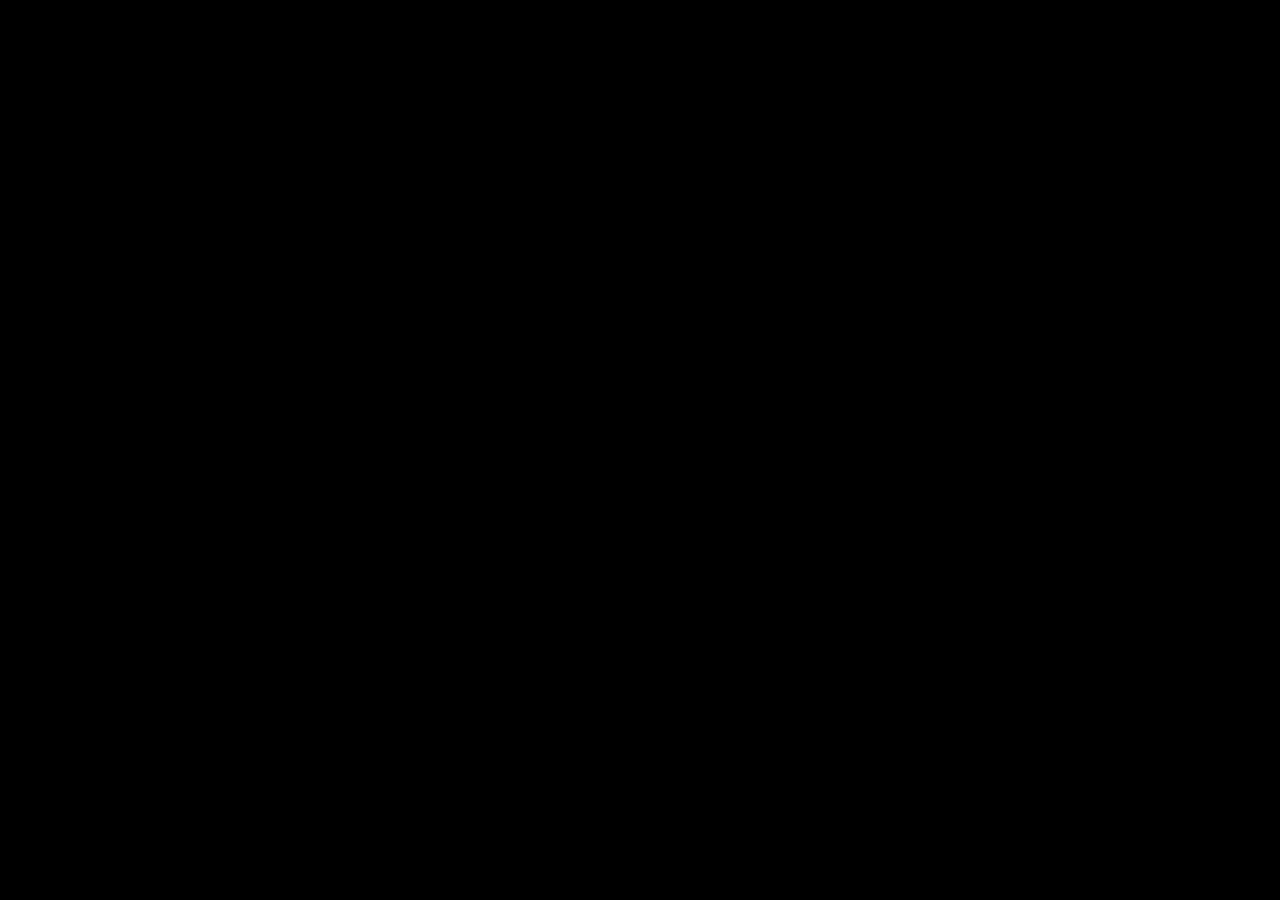
==== index.html @ ed7755f6 "Estructura base del proyecto" ====
<!DOCTYPE html>
<html lang="es">
<head>
    <title>Nova3D</title>
    <meta charset="UTF-8">
    <meta name="viewport" content="width=device-width, initial-scale=1.0">
    
    <link rel="stylesheet" href="style.css">
</head>
<body>
    
</body>
</html>
---- style.css ----
body { background-color: #000000; }
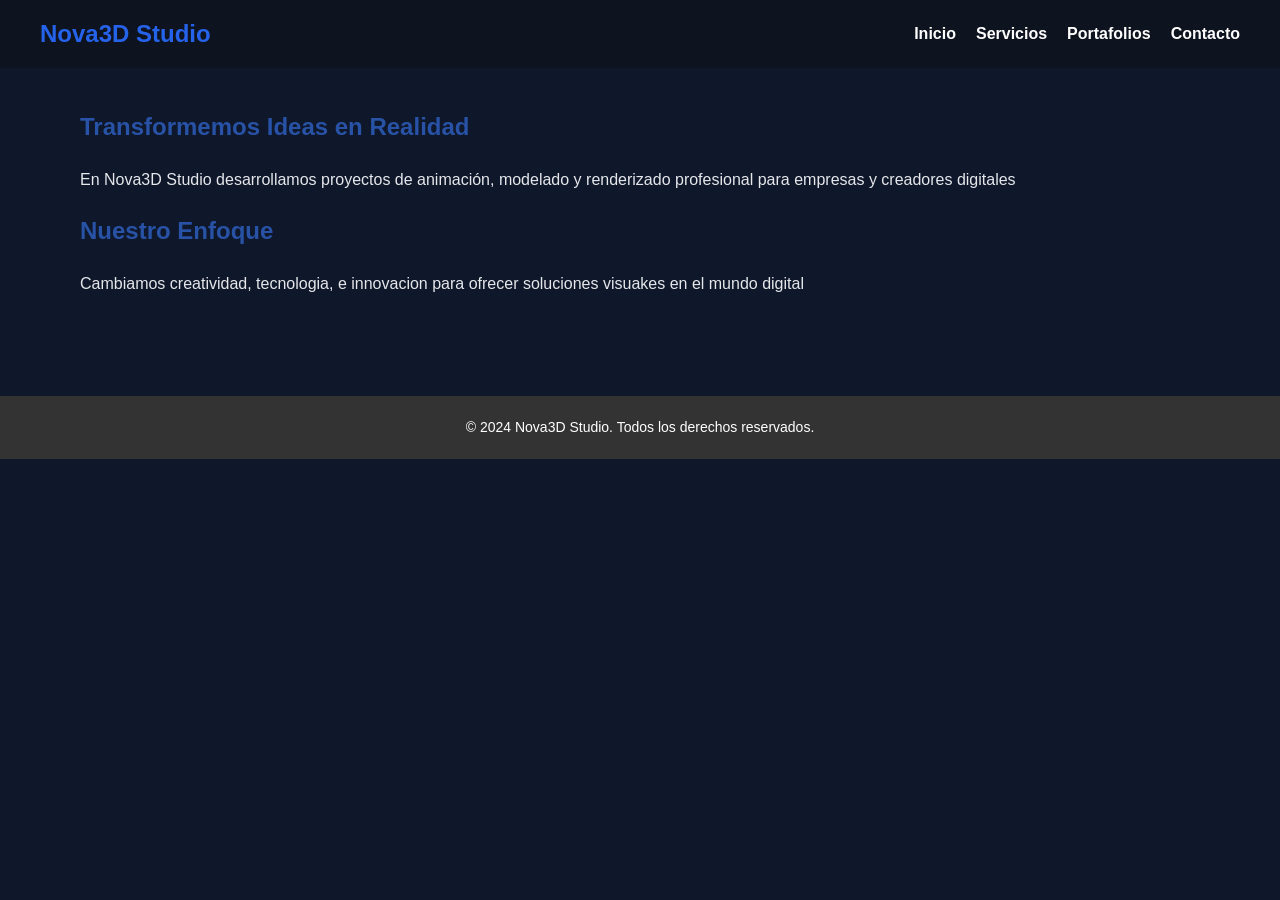
==== commit b4235d74: "estructura y estilos de navegacion" ====
--- a/index.html
+++ b/index.html
@@ -1,13 +1,42 @@
 <!DOCTYPE html>
 <html lang="es">
 <head>
+    <!--configuracion basica de la pagina-->
     <title>Nova3D</title>
     <meta charset="UTF-8">
     <meta name="viewport" content="width=device-width, initial-scale=1.0">
-    
     <link rel="stylesheet" href="style.css">
 </head>
 <body>
+    <!-- barra de navegacion-->
+    <header>
+        <nav>
+            <h1>Nova3D Studio</h1>
+            <ul>
+                <li><a href="index.html">Inicio</a></li>
+                <li><a href="servicios.html">Servicios</a></li>
+                <li><a href="portafolio.html">Portafolios</a></li>
+                <li><a href="contacto.html">Contacto</a></li>
+            </ul>
+        </nav>
+    </header>
+    <!-- seccion principal-->
+    <main>
+        <section>
+            <h2>Transformemos Ideas en Realidad</h2>
+            <p>En Nova3D Studio desarrollamos proyectos de animación, modelado y renderizado profesional para empresas y creadores digitales</p>
+        </section>
+        <section>
+            <h2>Nuestro Enfoque</h2>
+            <p>Cambiamos creatividad, tecnologia, e innovacion para ofrecer soluciones visuakes en el mundo digital</p>
+        </section>
+    </main>
+
+    <!-- Pie de pagina-->
+    <footer>
+        <p>&copy; 2024 Nova3D Studio. Todos los derechos reservados.</p>
+    </footer>
     
+
 </body>
 </html>
--- a/style.css
+++ b/style.css
@@ -1 +1,71 @@
-body { background-color: #000000; }+/* reset basic */
+* {
+    margin: 0;
+    padding: 0;
+    box-sizing: border-box;
+}
+/* estilo general*/
+body {
+    font-family: Arial, sans-serif;
+    background-color: #0f172a;
+    color: #e5e7eb;
+    line-height: 1.6;
+}
+
+/* estilos para el header y navegación */
+header {
+    background-color: #0e1320;
+    color: #fff;
+    padding: 15px 40px;
+}
+nav {
+    display: flex;
+    justify-content: space-between;
+    align-items: center;
+}
+nav ul {
+    list-style: none;
+    display: flex;
+    gap: 20px;
+}
+
+nav h1 {
+    color: #2563eb;
+}
+
+
+nav a {
+    color: #fff;
+    text-decoration: none;
+    font-weight: bold;
+    transition: 0.3s;
+}
+nav a:hover {
+    color: #4a82f9;
+}
+
+/* estilos para el main */
+main {
+    padding: 40px;
+    max-width: 1200px;
+    margin: 0 auto;
+}
+main h2 {
+    color: #2852a6;
+    margin-bottom: 20px;
+}
+main p {
+    margin-bottom: 20px;
+}
+
+/* estilos para el footer */
+footer {
+    background-color: #333;
+    color: #fff;
+    text-align: center;
+    padding: 20px;
+    margin-top: 40px;
+    font-size: 14px;
+}
+
+
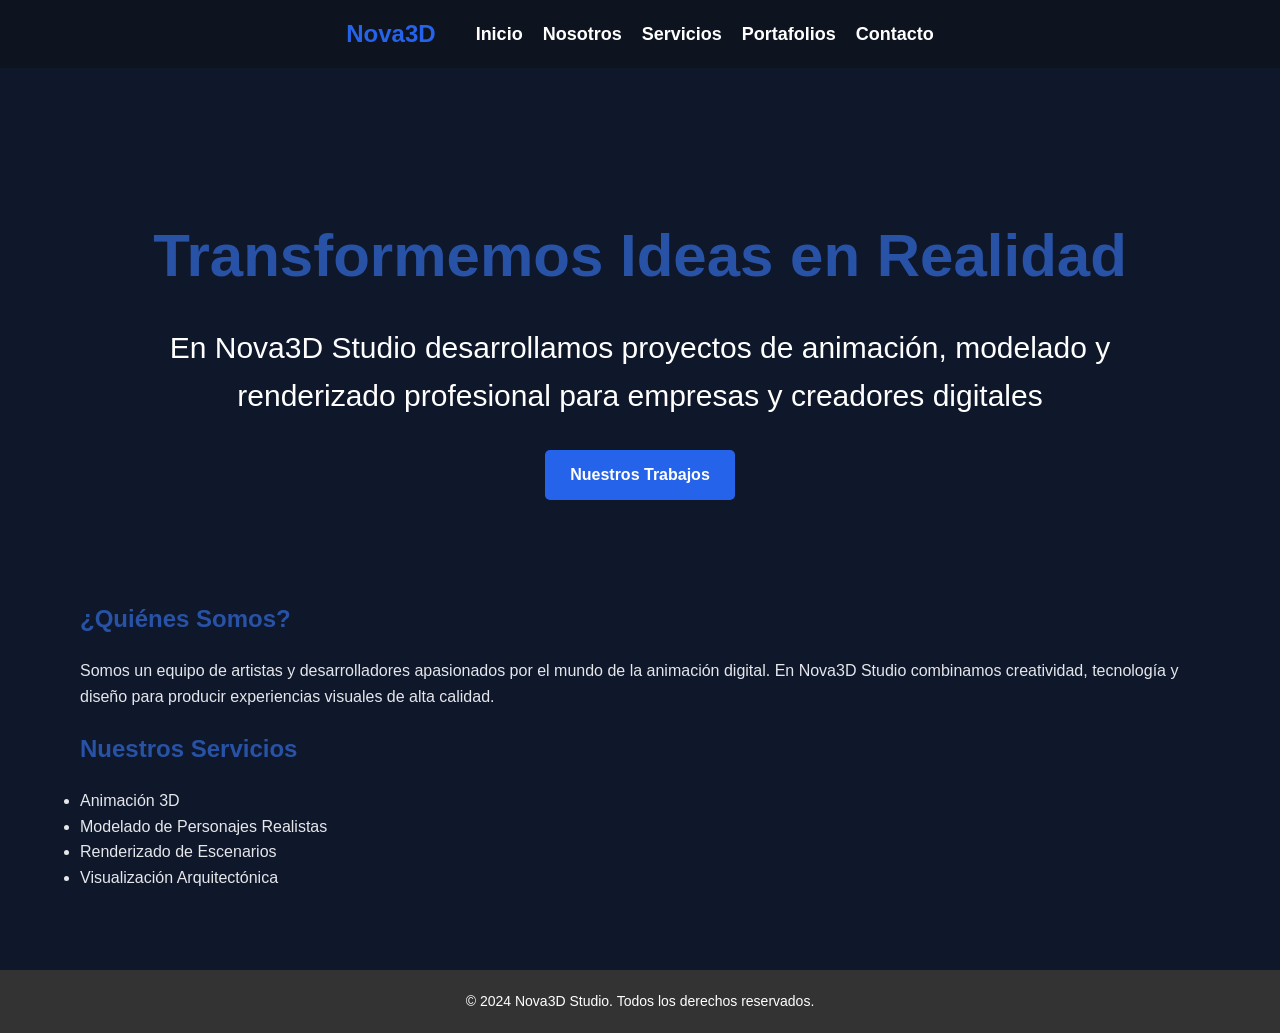
==== commit 717bcb15: "mejora estructura y estilos" ====
--- a/index.html
+++ b/index.html
@@ -1,42 +1,63 @@
 <!DOCTYPE html>
 <html lang="es">
 <head>
-    <!--configuracion basica de la pagina-->
-    <title>Nova3D</title>
-    <meta charset="UTF-8">
-    <meta name="viewport" content="width=device-width, initial-scale=1.0">
-    <link rel="stylesheet" href="style.css">
+    <!-- CONFIGURACION BASICA DE LA PAGINA -->
+    <title>Nova3D - Estudio de Animación 3D</title>
+    <meta charset="UTF-8"> <!-- Codificacion de caracteres en español -->
+    <meta name="viewport" content="width=device-width, initial-scale=1.0"> <!-- Responsive design -->
+    <link rel="stylesheet" href="style.css"> <!-- Hoja de estilos CSS -->
 </head>
 <body>
-    <!-- barra de navegacion-->
+    <!-- HEADER NAVEGACION PRINCIPAL -->
     <header>
         <nav>
-            <h1>Nova3D Studio</h1>
+            <!-- nombre de la empresa (futuro logo de la empresa) -->
+            <h1>Nova3D</h1>
+            
+            <!-- MENU DE NAVEGACION PRINCIPAL -->
             <ul>
                 <li><a href="index.html">Inicio</a></li>
+                <li><a href="nosotros.html">Nosotros</a></li>
                 <li><a href="servicios.html">Servicios</a></li>
                 <li><a href="portafolio.html">Portafolios</a></li>
                 <li><a href="contacto.html">Contacto</a></li>
             </ul>
         </nav>
     </header>
-    <!-- seccion principal-->
+
+    <!--MAIN - CONTENIDO PRINCIPAL DE LA PAGINA-->
     <main>
-        <section>
+        <!-- Seccion Hero: Mensaje principal-->
+        <section class="hero">
             <h2>Transformemos Ideas en Realidad</h2>
             <p>En Nova3D Studio desarrollamos proyectos de animación, modelado y renderizado profesional para empresas y creadores digitales</p>
+            <!-- Boton que lleva al portafolio -->
+            <a href="portafolio.html" class="btn">Nuestros Trabajos</a>
         </section>
-        <section>
-            <h2>Nuestro Enfoque</h2>
-            <p>Cambiamos creatividad, tecnologia, e innovacion para ofrecer soluciones visuakes en el mundo digital</p>
+
+        <!-- Sección Info: Presentacon  empresa -->
+        <section class="info">
+            <h2>¿Quiénes Somos?</h2>
+            <p>Somos un equipo de artistas y desarrolladores apasionados por el mundo de la animación digital. En Nova3D Studio combinamos creatividad, tecnología y diseño para producir experiencias visuales de alta calidad.</p>
+        </section>
+
+        <!-- Sección Servicios: Lista de servicios ofrecidos -->
+        <section class="servicios">
+            <h2>Nuestros Servicios</h2>
+            <!-- Lista de servicios principales que ofrece Nova3D -->
+            <ul>
+                <li>Animación 3D</li>
+                <li>Modelado de Personajes Realistas</li>
+                <li>Renderizado de Escenarios</li>
+                <li>Visualización Arquitectónica</li>
+            </ul>
         </section>
     </main>
 
-    <!-- Pie de pagina-->
+    <!--FOOTER - PIE DE PÁGINA -->
     <footer>
+        <!-- Copyright y derechos reservados -->
         <p>&copy; 2024 Nova3D Studio. Todos los derechos reservados.</p>
     </footer>
-    
-
 </body>
 </html>
--- a/style.css
+++ b/style.css
@@ -1,71 +1,139 @@
-/* reset basic */
+/*RESET Y CONFIGURACIÓN BASE*/
+/* Elimina mArgenes y paddings por defecto de todos los elementos */
+/* Box-sizing asegura que padding y border se incluyan en el ancho/alto total */
 * {
     margin: 0;
     padding: 0;
     box-sizing: border-box;
 }
-/* estilo general*/
+
+/*ESTILOS GENERALES DEL BODY
+Configuración base para toda la página */
 body {
     font-family: Arial, sans-serif;
-    background-color: #0f172a;
-    color: #e5e7eb;
-    line-height: 1.6;
+    background-color: #0f172a; /* Fondo oscuro azulado para todo el sitio */
+    color: #e5e7eb; /* Color de texto claro para contraste */
+    line-height: 1.6; /* Espaciado entre lineas para mejor legibilidad */
 }
 
-/* estilos para el header y navegación */
+/*HEADER Y NAVEGACIÓN*/
+/* Barra superior con el logo y menu de navegación */
 header {
-    background-color: #0e1320;
+    background-color: #0e1320; /* Fondo más oscuro que el body */
     color: #fff;
     padding: 15px 40px;
 }
+
+/* Contenedor de navegación - usa flexbox para distribuir elementos */
 nav {
     display: flex;
-    justify-content: space-between;
-    align-items: center;
-}
-nav ul {
-    list-style: none;
-    display: flex;
-    gap: 20px;
+    justify-content: center; /* flex centrado */
+    align-items: center; /* Centra verticalmente */
+    gap: 40px; /* Espacio entre el logo y el menú */
 }
 
+/* Logo de la empresa */
 nav h1 {
-    color: #2563eb;
+    color: #2563eb; /* Color azul característico de Nova3D */
 }
 
+/* Lista de enlaces del menú */
+nav ul {
+    font-size: 18px;
+    list-style: none; /* Quita los puntos de la lista */
+    display: flex; /* Enlaces en línea horizontal */
+    gap: 20px; /* Espacio entre cada enlace */
+}
 
+/* Enlaces del menú de navegación */
 nav a {
     color: #fff;
-    text-decoration: none;
+    text-decoration: none; /* Quita el subrayado */
     font-weight: bold;
-    transition: 0.3s;
-}
-nav a:hover {
-    color: #4a82f9;
+    transition: 0.3s; /* Transición suave para el hover */
 }
 
-/* estilos para el main */
+/* Efecto hover en los enlaces del menú */
+nav a:hover {
+    color: #4a82f9; /* Azul más claro al pasar el mouse */
+}
+
+/* ===================================
+   CONTENEDOR PRINCIPAL (MAIN)
+   =================================== */
+/* Contenedor que engloba todas las secciones de contenido */
 main {
     padding: 40px;
-    max-width: 1200px;
-    margin: 0 auto;
+    max-width: 1200px; /* Limita el ancho máximo para mejor lectura */
+    margin: 0 auto; /* Centra horizontalmente */
 }
+
+/* Títulos principales de las secciones */
 main h2 {
-    color: #2852a6;
+    color: #2852a6; /* Azul más oscuro para los títulos */
     margin-bottom: 20px;
 }
+
+/* Párrafos dentro del main */
 main p {
     margin-bottom: 20px;
 }
 
-/* estilos para el footer */
+/* ===================================
+   SECCIÓN HERO (PORTADA PRINCIPAL)
+   =================================== */
+/* Sección destacada en la parte superior con mensaje principal */
+.hero {
+    color: #fff;
+    padding: 100px 40px; /* Espaciado generoso arriba y abajo */
+    text-align: center; /* Todo centrado */
+}
+
+/* Título principal de la sección hero */
+.hero h2 {
+    font-size: 60px; /* Tamaño grande para impacto visual */
+    margin-bottom: 20px;
+}
+
+/* Párrafo descriptivo de la sección hero */
+.hero p {
+    font-size: 30px; /* Tamaño grande pero menor que el título */
+    max-width: 950px; /* Limita el ancho para mejor lectura */
+    margin: auto; /* Centra el párrafo */
+    margin-bottom: 30px;
+}
+
+/* ===================================
+   BOTONES
+   =================================== */
+/* Botón de llamada a la acción (CTA) */
+.btn {
+    display: inline-block; /* Permite aplicar padding y mantenerlo en línea */
+    padding: 12px 25px;
+    background-color: #2563eb; /* Color azul distintivo */
+    color: #fff;
+    text-decoration: none; /* Sin subrayado */
+    font-weight: bold;
+    border-radius: 5px; /* Esquinas redondeadas */
+    transition: 0.3s; /* Transición suave para efectos hover */
+}
+
+/* Efecto hover del botón */
+.btn:hover {
+    background-color: #4a82f9; /* Azul más claro al pasar el mouse */
+}
+
+/* ===================================
+   FOOTER (PIE DE PÁGINA)
+   =================================== */
+/* Pie de página con copyright y derechos */
 footer {
-    background-color: #333;
+    background-color: #333; /* Fondo gris oscuro */
     color: #fff;
     text-align: center;
     padding: 20px;
-    margin-top: 40px;
-    font-size: 14px;
+    margin-top: 40px; /* Separación del contenido principal */
+    font-size: 14px; /* Texto pequeño */
 }
 
 
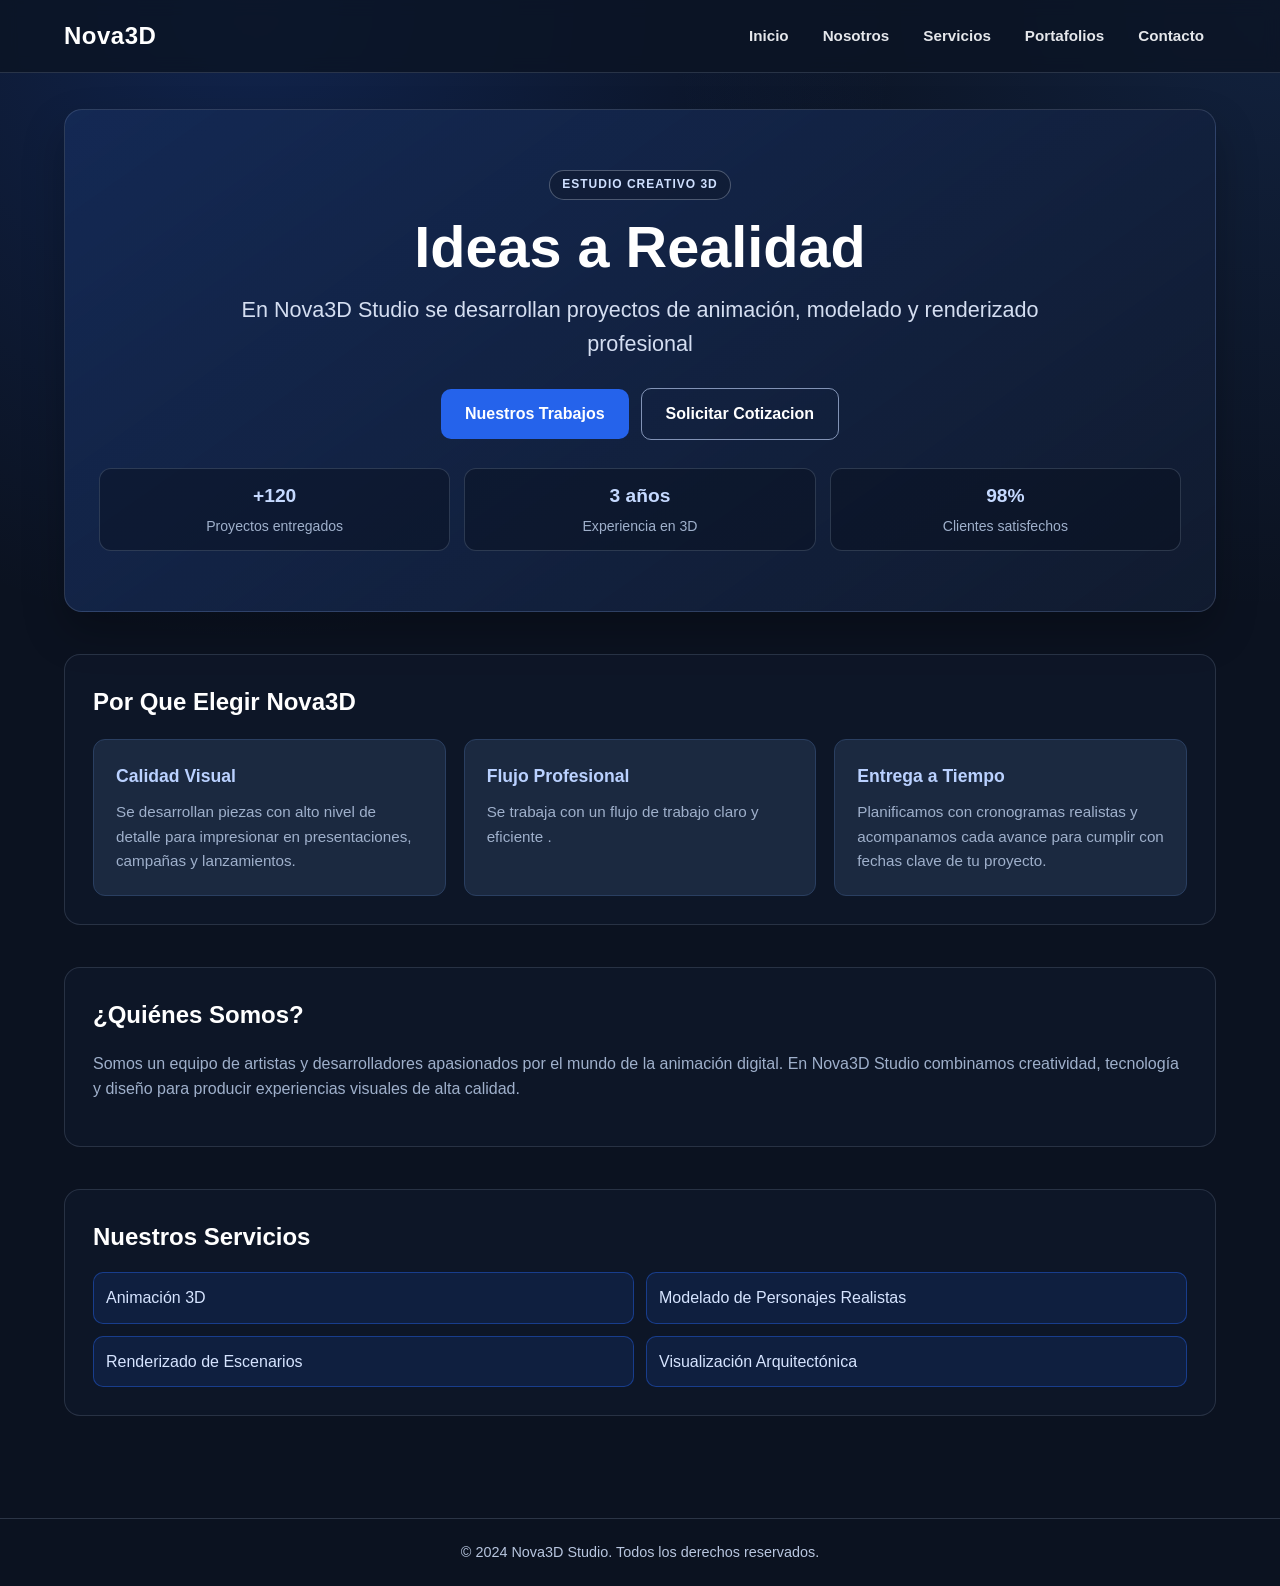
==== commit 0d6a304f: "contenido de vistas y estilos" ====
--- a/index.html
+++ b/index.html
@@ -13,9 +13,17 @@
         <nav>
             <!-- nombre de la empresa (futuro logo de la empresa) -->
             <h1>Nova3D</h1>
+
+            <!-- Control del menu hamburguesa en moviles -->
+            <input type="checkbox" id="nav-toggle" class="nav-toggle" aria-label="Abrir o cerrar menu">
+            <label for="nav-toggle" class="nav-toggle-btn" aria-hidden="true">
+                <span></span>
+                <span></span>
+                <span></span>
+            </label>
             
             <!-- MENU DE NAVEGACION PRINCIPAL -->
-            <ul>
+            <ul class="nav-links">
                 <li><a href="index.html">Inicio</a></li>
                 <li><a href="nosotros.html">Nosotros</a></li>
                 <li><a href="servicios.html">Servicios</a></li>
@@ -27,24 +35,64 @@
 
     <!--MAIN - CONTENIDO PRINCIPAL DE LA PAGINA-->
     <main>
-        <!-- Seccion Hero: Mensaje principal-->
+        <!-- Seccion Hero portada principal  -->
         <section class="hero">
-            <h2>Transformemos Ideas en Realidad</h2>
-            <p>En Nova3D Studio desarrollamos proyectos de animación, modelado y renderizado profesional para empresas y creadores digitales</p>
-            <!-- Boton que lleva al portafolio -->
-            <a href="portafolio.html" class="btn">Nuestros Trabajos</a>
+            <span class="hero-badge">ESTUDIO CREATIVO 3D</span>
+            <h2>Ideas a Realidad</h2>
+            <p>En Nova3D Studio se desarrollan proyectos de animación, modelado y renderizado profesional</p>
+
+            <!-- Acciones principales del hero -->
+            <div class="hero-actions">
+                <a href="portafolio.html" class="btn">Nuestros Trabajos</a>
+                <a href="contacto.html" class="btn btn-secondary">Solicitar Cotizacion</a>
+            </div>
+
+            <!-- Datos for confianza -->
+            <div class="hero-stats">
+                <article>
+                    <h3>+120</h3>
+                    <p>Proyectos entregados</p>
+                </article>
+                <article>
+                    <h3>3 años</h3>
+                    <p>Experiencia en 3D</p>
+                </article>
+                <article>
+                    <h3>98%</h3>
+                    <p>Clientes satisfechos</p>
+                </article>
+            </div>
         </section>
 
-        <!-- Sección Info: Presentacon  empresa -->
+        <!-- Destacados -->
+        <section class="destacados">
+            <h2>Por Que Elegir Nova3D</h2>
+            <div class="cards-grid">
+                <article class="card">
+                    <h3>Calidad Visual</h3>
+                    <p>Se desarrollan piezas con alto nivel de detalle para impresionar en presentaciones, campañas y lanzamientos.</p>
+                </article>
+                <article class="card">
+                    <h3>Flujo Profesional</h3>
+                    <p>Se trabaja con un flujo de trabajo claro y eficiente .</p>
+                </article>
+                <article class="card">
+                    <h3>Entrega a Tiempo</h3>
+                    <p>Planificamos con cronogramas realistas y acompanamos cada avance para cumplir con fechas clave de tu proyecto.</p>
+                </article>
+            </div>
+        </section>
+
+        <!-- Sección Info -->
         <section class="info">
             <h2>¿Quiénes Somos?</h2>
             <p>Somos un equipo de artistas y desarrolladores apasionados por el mundo de la animación digital. En Nova3D Studio combinamos creatividad, tecnología y diseño para producir experiencias visuales de alta calidad.</p>
         </section>
 
-        <!-- Sección Servicios: Lista de servicios ofrecidos -->
+        <!-- Seccion servicios -->
         <section class="servicios">
             <h2>Nuestros Servicios</h2>
-            <!-- Lista de servicios principales que ofrece Nova3D -->
+            <!-- Lista de servicios -->
             <ul>
                 <li>Animación 3D</li>
                 <li>Modelado de Personajes Realistas</li>
@@ -54,7 +102,7 @@
         </section>
     </main>
 
-    <!--FOOTER - PIE DE PÁGINA -->
+    <!--FOOTER -->
     <footer>
         <!-- Copyright y derechos reservados -->
         <p>&copy; 2024 Nova3D Studio. Todos los derechos reservados.</p>
--- a/style.css
+++ b/style.css
@@ -1,139 +1,527 @@
-/*RESET Y CONFIGURACIÓN BASE*/
-/* Elimina mArgenes y paddings por defecto de todos los elementos */
-/* Box-sizing asegura que padding y border se incluyan en el ancho/alto total */
+/* VARIABLES GLOBALES */
+:root {
+    --bg-primary: #0b1220;
+    --bg-secondary: #111b2f;
+    --panel: #1b2940;
+    --line: #2a3f61;
+    --text-main: #e5e7eb;
+    --text-soft: #9fb0cb;
+    --accent: #2563eb;
+    --accent-strong: #3b82f6;
+    --white: #ffffff;
+}
+
+/* ==============================
+   RESET BASE
+   ============================== */
 * {
     margin: 0;
     padding: 0;
     box-sizing: border-box;
 }
 
-/*ESTILOS GENERALES DEL BODY
-Configuración base para toda la página */
 body {
     font-family: Arial, sans-serif;
-    background-color: #0f172a; /* Fondo oscuro azulado para todo el sitio */
-    color: #e5e7eb; /* Color de texto claro para contraste */
-    line-height: 1.6; /* Espaciado entre lineas para mejor legibilidad */
-}
-
-/*HEADER Y NAVEGACIÓN*/
-/* Barra superior con el logo y menu de navegación */
+    color: var(--text-main);
+    line-height: 1.6;
+    background:
+        radial-gradient(circle at 20% 0%, rgba(37, 99, 235, 0.22), transparent 34%),
+        radial-gradient(circle at 100% 0%, rgba(59, 130, 246, 0.14), transparent 30%),
+        var(--bg-primary);
+}
+
+/* ==============================
+   HEADER Y NAVEGACION
+   ============================== */
 header {
-    background-color: #0e1320; /* Fondo más oscuro que el body */
-    color: #fff;
-    padding: 15px 40px;
-}
-
-/* Contenedor de navegación - usa flexbox para distribuir elementos */
+    position: sticky;
+    top: 0;
+    z-index: 100;
+    background-color: rgba(12, 20, 36, 0.82);
+    backdrop-filter: blur(8px);
+    border-bottom: 1px solid rgba(159, 176, 203, 0.2);
+}
+
 nav {
+    max-width: 1200px;
+    margin: 0 auto;
+    padding: 16px 24px;
     display: flex;
-    justify-content: center; /* flex centrado */
-    align-items: center; /* Centra verticalmente */
-    gap: 40px; /* Espacio entre el logo y el menú */
-}
-
-/* Logo de la empresa */
+    align-items: center;
+    justify-content: space-between;
+    gap: 24px;
+}
+
 nav h1 {
-    color: #2563eb; /* Color azul característico de Nova3D */
-}
-
-/* Lista de enlaces del menú */
+    color: var(--white);
+    letter-spacing: 0.5px;
+    font-size: 1.5rem;
+    white-space: nowrap;
+}
+
 nav ul {
-    font-size: 18px;
-    list-style: none; /* Quita los puntos de la lista */
-    display: flex; /* Enlaces en línea horizontal */
-    gap: 20px; /* Espacio entre cada enlace */
-}
-
-/* Enlaces del menú de navegación */
+    list-style: none;
+    display: flex;
+    align-items: center;
+    flex-wrap: wrap;
+    gap: 10px;
+}
+
+/* Checkbox oculto para controlar apertura/cierre del menu movil */
+.nav-toggle {
+    display: none;
+}
+
+/* Boton hamburguesa oculto en escritorio */
+.nav-toggle-btn {
+    display: none;
+    cursor: pointer;
+    width: 38px;
+    height: 32px;
+    align-items: center;
+    justify-content: center;
+    flex-direction: column;
+    gap: 5px;
+    border-radius: 8px;
+    border: 1px solid rgba(159, 176, 203, 0.35);
+    background-color: rgba(17, 27, 47, 0.7);
+}
+
+.nav-toggle-btn span {
+    display: block;
+    width: 18px;
+    height: 2px;
+    background-color: var(--white);
+    border-radius: 2px;
+}
+
 nav a {
-    color: #fff;
-    text-decoration: none; /* Quita el subrayado */
-    font-weight: bold;
-    transition: 0.3s; /* Transición suave para el hover */
-}
-
-/* Efecto hover en los enlaces del menú */
+    display: inline-block;
+    color: var(--text-main);
+    text-decoration: none;
+    font-weight: 700;
+    font-size: 0.95rem;
+    padding: 8px 12px;
+    border-radius: 8px;
+    transition: color 0.25s, background-color 0.25s;
+}
+
 nav a:hover {
-    color: #4a82f9; /* Azul más claro al pasar el mouse */
-}
-
-/* ===================================
-   CONTENEDOR PRINCIPAL (MAIN)
-   =================================== */
-/* Contenedor que engloba todas las secciones de contenido */
+    color: var(--white);
+    background-color: rgba(37, 99, 235, 0.24);
+}
+
+/* ==============================
+   CONTENIDO PRINCIPAL
+   ============================== */
 main {
-    padding: 40px;
-    max-width: 1200px; /* Limita el ancho máximo para mejor lectura */
-    margin: 0 auto; /* Centra horizontalmente */
-}
-
-/* Títulos principales de las secciones */
+    max-width: 1200px;
+    margin: 0 auto;
+    padding: 36px 24px 56px;
+}
+
 main h2 {
-    color: #2852a6; /* Azul más oscuro para los títulos */
-    margin-bottom: 20px;
-}
-
-/* Párrafos dentro del main */
+    color: var(--white);
+    margin-bottom: 16px;
+}
+
 main p {
-    margin-bottom: 20px;
-}
-
-/* ===================================
-   SECCIÓN HERO (PORTADA PRINCIPAL)
-   =================================== */
-/* Sección destacada en la parte superior con mensaje principal */
+    margin-bottom: 16px;
+}
+
+/* Espaciado consistente entre secciones */
+main section + section {
+    margin-top: 42px;
+}
+
+/* ==============================
+   HERO INICIO
+   ============================== */
 .hero {
-    color: #fff;
-    padding: 100px 40px; /* Espaciado generoso arriba y abajo */
-    text-align: center; /* Todo centrado */
-}
-
-/* Título principal de la sección hero */
+    padding: 60px 34px;
+    border-radius: 18px;
+    border: 1px solid rgba(159, 176, 203, 0.2);
+    background:
+        linear-gradient(145deg, rgba(37, 99, 235, 0.2), rgba(17, 27, 47, 0.8)),
+        #0f1a2e;
+    text-align: center;
+    box-shadow: 0 20px 40px rgba(0, 0, 0, 0.25);
+}
+
+.hero-badge {
+    display: inline-block;
+    margin-bottom: 16px;
+    padding: 4px 12px;
+    font-size: 0.75rem;
+    font-weight: 700;
+    letter-spacing: 1px;
+    border-radius: 999px;
+    color: #cfe0ff;
+    border: 1px solid rgba(148, 163, 184, 0.45);
+    background-color: rgba(17, 27, 47, 0.62);
+}
+
 .hero h2 {
-    font-size: 60px; /* Tamaño grande para impacto visual */
-    margin-bottom: 20px;
-}
-
-/* Párrafo descriptivo de la sección hero */
+    font-size: clamp(2rem, 6vw, 3.6rem);
+    line-height: 1.1;
+    margin-bottom: 14px;
+}
+
 .hero p {
-    font-size: 30px; /* Tamaño grande pero menor que el título */
-    max-width: 950px; /* Limita el ancho para mejor lectura */
-    margin: auto; /* Centra el párrafo */
-    margin-bottom: 30px;
-}
-
-/* ===================================
+    font-size: clamp(1rem, 2.5vw, 1.35rem);
+    max-width: 820px;
+    margin: 0 auto 26px;
+    color: #d4def1;
+}
+
+.hero-actions {
+    display: flex;
+    justify-content: center;
+    align-items: center;
+    flex-wrap: wrap;
+    gap: 12px;
+    margin-bottom: 28px;
+}
+
+.hero-stats {
+    display: grid;
+    grid-template-columns: repeat(3, minmax(160px, 1fr));
+    gap: 14px;
+}
+
+.hero-stats article {
+    background-color: rgba(8, 14, 28, 0.44);
+    border: 1px solid rgba(159, 176, 203, 0.22);
+    border-radius: 12px;
+    padding: 12px;
+}
+
+.hero-stats h3 {
+    color: #c5d9ff;
+    font-size: 1.2rem;
+    margin-bottom: 4px;
+}
+
+.hero-stats p {
+    margin: 0;
+    font-size: 0.88rem;
+    color: #9fb0cb;
+}
+
+/* ==============================
    BOTONES
-   =================================== */
-/* Botón de llamada a la acción (CTA) */
+   ============================== */
 .btn {
-    display: inline-block; /* Permite aplicar padding y mantenerlo en línea */
-    padding: 12px 25px;
-    background-color: #2563eb; /* Color azul distintivo */
-    color: #fff;
-    text-decoration: none; /* Sin subrayado */
-    font-weight: bold;
-    border-radius: 5px; /* Esquinas redondeadas */
-    transition: 0.3s; /* Transición suave para efectos hover */
-}
-
-/* Efecto hover del botón */
+    display: inline-block;
+    padding: 12px 24px;
+    background-color: var(--accent);
+    color: var(--white);
+    text-decoration: none;
+    font-weight: 700;
+    border-radius: 10px;
+    transition: background-color 0.25s, transform 0.25s;
+}
+
 .btn:hover {
-    background-color: #4a82f9; /* Azul más claro al pasar el mouse */
-}
-
-/* ===================================
-   FOOTER (PIE DE PÁGINA)
-   =================================== */
-/* Pie de página con copyright y derechos */
+    background-color: var(--accent-strong);
+    transform: translateY(-2px);
+}
+
+.btn-secondary {
+    background-color: transparent;
+    border: 1px solid rgba(191, 210, 246, 0.65);
+}
+
+.btn-secondary:hover {
+    background-color: rgba(37, 99, 235, 0.26);
+}
+
+/* ==============================
+   TARJETAS Y SECCIONES GENERALES
+   ============================== */
+.info,
+.servicios,
+.destacados,
+.mision-vision {
+    background-color: rgba(15, 24, 42, 0.78);
+    border: 1px solid rgba(159, 176, 203, 0.18);
+    border-radius: 16px;
+    padding: 28px;
+}
+
+.info p {
+    color: var(--text-soft);
+}
+
+.cards-grid {
+    display: grid;
+    grid-template-columns: repeat(3, minmax(0, 1fr));
+    gap: 18px;
+    margin-top: 18px;
+}
+
+.card {
+    background-color: var(--panel);
+    border-radius: 12px;
+    padding: 22px;
+    border: 1px solid var(--line);
+    transition: transform 0.25s, border-color 0.25s;
+}
+
+.card:hover {
+    transform: translateY(-4px);
+    border-color: var(--accent);
+}
+
+.card h3 {
+    color: #bad1ff;
+    margin-bottom: 10px;
+    font-size: 1.1rem;
+}
+
+.card p {
+    color: var(--text-soft);
+    font-size: 0.95rem;
+    margin-bottom: 0;
+}
+
+.servicios ul {
+    list-style: none;
+    display: grid;
+    grid-template-columns: repeat(2, minmax(0, 1fr));
+    gap: 12px;
+}
+
+.servicios li {
+    background-color: rgba(37, 99, 235, 0.12);
+    border: 1px solid rgba(37, 99, 235, 0.45);
+    border-radius: 10px;
+    padding: 12px;
+    color: #d6e4ff;
+}
+
+/* ==============================
+   HERO PAGINAS INTERIORES
+   ============================== */
+.page-hero {
+    text-align: center;
+    padding: 52px 28px;
+    border-radius: 16px;
+    border: 1px solid rgba(159, 176, 203, 0.2);
+    background: linear-gradient(145deg, rgba(37, 99, 235, 0.14), rgba(17, 27, 47, 0.78));
+}
+
+.page-hero h2 {
+    font-size: clamp(1.7rem, 4vw, 2.6rem);
+    color: var(--white);
+    margin-bottom: 10px;
+}
+
+.page-hero p {
+    font-size: 1rem;
+    color: var(--text-soft);
+    max-width: 640px;
+    margin: 0 auto;
+}
+
+/* ==============================
+   NOSOTROS
+   ============================== */
+.mv-grid {
+    display: grid;
+    grid-template-columns: 1fr 1fr;
+    gap: 18px;
+    margin-top: 14px;
+}
+
+/* ==============================
+   PORTAFOLIO
+   ============================== */
+.card .tag {
+    display: inline-block;
+    background-color: var(--accent);
+    color: var(--white);
+    font-size: 0.72rem;
+    padding: 4px 10px;
+    border-radius: 20px;
+    margin-bottom: 10px;
+}
+
+/* ==============================
+   CONTACTO
+   ============================== */
+.contacto-contenedor {
+    max-width: 700px;
+    margin: 34px auto 0;
+}
+
+.form-contacto {
+    background-color: var(--panel);
+    padding: 28px;
+    border-radius: 14px;
+    border: 1px solid var(--line);
+}
+
+.form-grupo {
+    margin-bottom: 18px;
+}
+
+.form-grupo label {
+    display: block;
+    margin-bottom: 6px;
+    font-weight: 700;
+    color: var(--text-soft);
+    font-size: 0.9rem;
+}
+
+.form-grupo input,
+.form-grupo textarea,
+.form-grupo select {
+    width: 100%;
+    padding: 11px 14px;
+    background-color: #0e182b;
+    border: 1px solid var(--line);
+    border-radius: 8px;
+    color: var(--text-main);
+    font-size: 0.95rem;
+    font-family: Arial, sans-serif;
+    transition: border-color 0.25s;
+}
+
+.form-grupo input:focus,
+.form-grupo textarea:focus,
+.form-grupo select:focus {
+    outline: none;
+    border-color: var(--accent);
+}
+
+.form-grupo textarea {
+    resize: vertical;
+    min-height: 130px;
+}
+
+.btn-submit {
+    width: 100%;
+    padding: 12px;
+    font-size: 1rem;
+    cursor: pointer;
+    border: none;
+}
+
+/* ==============================
+   FOOTER
+   ============================== */
 footer {
-    background-color: #333; /* Fondo gris oscuro */
-    color: #fff;
+    margin-top: 46px;
+    border-top: 1px solid rgba(159, 176, 203, 0.22);
     text-align: center;
-    padding: 20px;
-    margin-top: 40px; /* Separación del contenido principal */
-    font-size: 14px; /* Texto pequeño */
-}
-
-
+    padding: 22px;
+    color: #b8c6df;
+    font-size: 0.9rem;
+}
+
+/* ==============================
+   RESPONSIVE DESIGN
+   ============================== */
+@media (max-width: 1024px) {
+    nav ul {
+        gap: 8px;
+    }
+
+    .cards-grid {
+        grid-template-columns: repeat(2, minmax(0, 1fr));
+    }
+
+    .hero-stats {
+        grid-template-columns: repeat(3, minmax(120px, 1fr));
+    }
+}
+
+@media (max-width: 768px) {
+    main {
+        padding: 26px 16px 40px;
+    }
+
+    /* Mantiene una barra compacta: logo + hamburguesa */
+    nav {
+        padding: 14px 16px;
+        gap: 12px;
+        flex-wrap: wrap;
+    }
+
+    .nav-toggle-btn {
+        display: flex;
+        margin-left: auto;
+    }
+
+    /* Menu oculto por defecto para evitar barra expandida */
+    .nav-links {
+        display: none;
+        width: 100%;
+        flex-direction: column;
+        align-items: stretch;
+        gap: 8px;
+        padding-top: 10px;
+    }
+
+    /* Al marcar el checkbox, el menu aparece */
+    .nav-toggle:checked ~ .nav-links {
+        display: flex;
+    }
+
+    .nav-links a {
+        width: 100%;
+        text-align: left;
+    }
+
+    .hero,
+    .info,
+    .servicios,
+    .destacados,
+    .mision-vision,
+    .page-hero,
+    .form-contacto {
+        padding: 22px;
+        border-radius: 12px;
+    }
+
+    .hero-stats {
+        grid-template-columns: 1fr;
+    }
+
+    .cards-grid,
+    .mv-grid,
+    .servicios ul {
+        grid-template-columns: 1fr;
+    }
+
+    .hero-actions {
+        flex-direction: column;
+        gap: 10px;
+    }
+
+    .btn,
+    .btn-secondary {
+        width: 100%;
+        text-align: center;
+    }
+}
+
+@media (max-width: 480px) {
+    nav {
+        padding: 14px 14px;
+    }
+
+    nav h1 {
+        font-size: 1.3rem;
+    }
+
+    .nav-toggle-btn {
+        width: 36px;
+        height: 30px;
+    }
+
+    .hero-badge {
+        font-size: 0.68rem;
+    }
+}
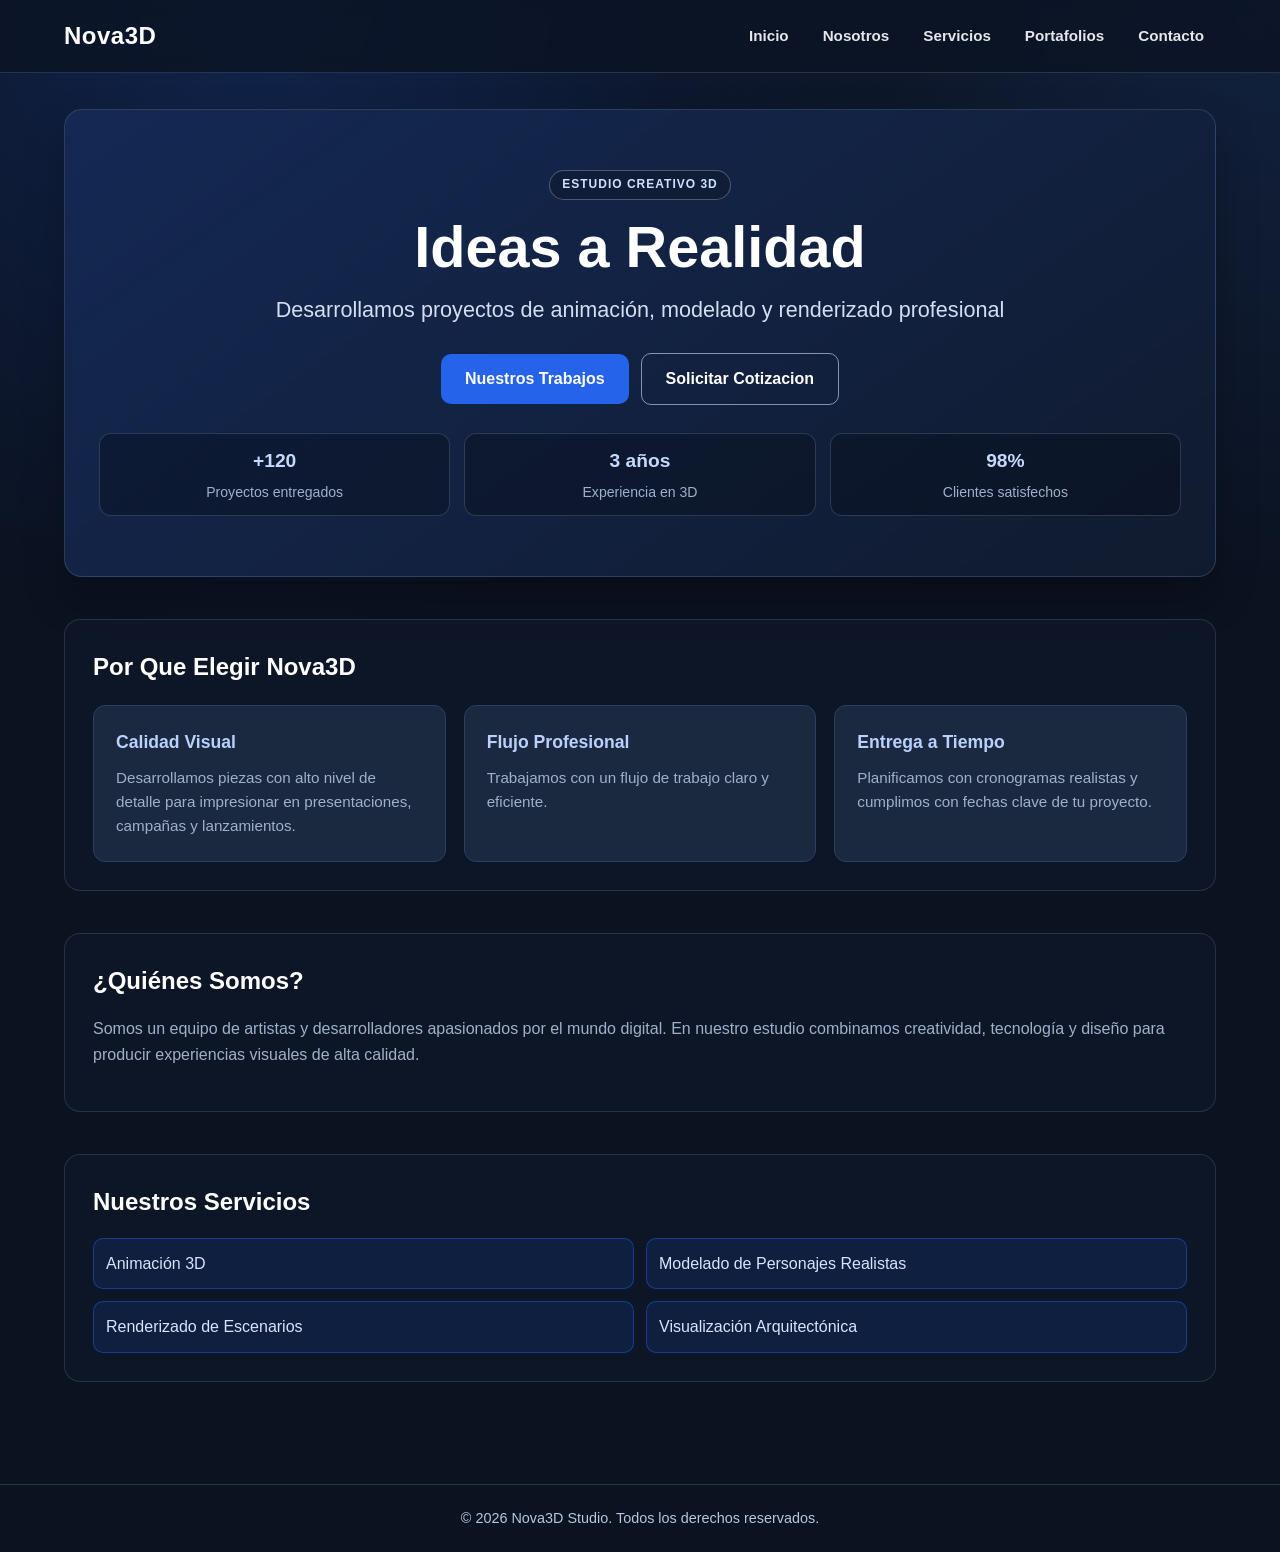
==== commit ea3941e4: "fix finish" ====
--- a/index.html
+++ b/index.html
@@ -33,13 +33,13 @@
         </nav>
     </header>
 
-    <!--MAIN - CONTENIDO PRINCIPAL DE LA PAGINA-->
+    <!--MAIN CONTENIDO PRINCIPAL DE LA PAGINA-->
     <main>
         <!-- Seccion Hero portada principal  -->
         <section class="hero">
             <span class="hero-badge">ESTUDIO CREATIVO 3D</span>
             <h2>Ideas a Realidad</h2>
-            <p>En Nova3D Studio se desarrollan proyectos de animación, modelado y renderizado profesional</p>
+            <p>Desarrollamos proyectos de animación, modelado y renderizado profesional</p>
 
             <!-- Acciones principales del hero -->
             <div class="hero-actions">
@@ -70,15 +70,15 @@
             <div class="cards-grid">
                 <article class="card">
                     <h3>Calidad Visual</h3>
-                    <p>Se desarrollan piezas con alto nivel de detalle para impresionar en presentaciones, campañas y lanzamientos.</p>
+                    <p>Desarrollamos piezas con alto nivel de detalle para impresionar en presentaciones, campañas y lanzamientos.</p>
                 </article>
                 <article class="card">
                     <h3>Flujo Profesional</h3>
-                    <p>Se trabaja con un flujo de trabajo claro y eficiente .</p>
+                    <p>Trabajamos con un flujo de trabajo claro y eficiente.</p>
                 </article>
                 <article class="card">
                     <h3>Entrega a Tiempo</h3>
-                    <p>Planificamos con cronogramas realistas y acompanamos cada avance para cumplir con fechas clave de tu proyecto.</p>
+                    <p>Planificamos con cronogramas realistas y cumplimos con fechas clave de tu proyecto.</p>
                 </article>
             </div>
         </section>
@@ -86,13 +86,11 @@
         <!-- Sección Info -->
         <section class="info">
             <h2>¿Quiénes Somos?</h2>
-            <p>Somos un equipo de artistas y desarrolladores apasionados por el mundo de la animación digital. En Nova3D Studio combinamos creatividad, tecnología y diseño para producir experiencias visuales de alta calidad.</p>
+            <p>Somos un equipo de artistas y desarrolladores apasionados por el mundo digital. En nuestro estudio combinamos creatividad, tecnología y diseño para producir experiencias visuales de alta calidad.</p>
         </section>
 
-        <!-- Seccion servicios -->
         <section class="servicios">
             <h2>Nuestros Servicios</h2>
-            <!-- Lista de servicios -->
             <ul>
                 <li>Animación 3D</li>
                 <li>Modelado de Personajes Realistas</li>
@@ -105,7 +103,7 @@
     <!--FOOTER -->
     <footer>
         <!-- Copyright y derechos reservados -->
-        <p>&copy; 2024 Nova3D Studio. Todos los derechos reservados.</p>
+        <p>&copy; 2026 Nova3D Studio. Todos los derechos reservados.</p>
     </footer>
 </body>
 </html>
--- a/style.css
+++ b/style.css
@@ -11,9 +11,7 @@
     --white: #ffffff;
 }
 
-/* ==============================
-   RESET BASE
-   ============================== */
+/*RESET BASE*/
 * {
     margin: 0;
     padding: 0;
@@ -30,9 +28,7 @@
         var(--bg-primary);
 }
 
-/* ==============================
-   HEADER Y NAVEGACION
-   ============================== */
+/* HEADER Y NAVEGACION */
 header {
     position: sticky;
     top: 0;
@@ -67,12 +63,12 @@
     gap: 10px;
 }
 
-/* Checkbox oculto para controlar apertura/cierre del menu movil */
+/* checkbox oculto para controlar apertura/cierre del menu movil */
 .nav-toggle {
     display: none;
 }
 
-/* Boton hamburguesa oculto en escritorio */
+/* boton hamburguesa oculto en escritorio */
 .nav-toggle-btn {
     display: none;
     cursor: pointer;
@@ -111,9 +107,7 @@
     background-color: rgba(37, 99, 235, 0.24);
 }
 
-/* ==============================
-   CONTENIDO PRINCIPAL
-   ============================== */
+/*CONTENIDO PRINCIPAL */
 main {
     max-width: 1200px;
     margin: 0 auto;
@@ -134,9 +128,7 @@
     margin-top: 42px;
 }
 
-/* ==============================
-   HERO INICIO
-   ============================== */
+/*HERO INICIO */
 .hero {
     padding: 60px 34px;
     border-radius: 18px;
@@ -208,9 +200,7 @@
     color: #9fb0cb;
 }
 
-/* ==============================
-   BOTONES
-   ============================== */
+/*BOTONES*/
 .btn {
     display: inline-block;
     padding: 12px 24px;
@@ -236,9 +226,7 @@
     background-color: rgba(37, 99, 235, 0.26);
 }
 
-/* ==============================
-   TARJETAS Y SECCIONES GENERALES
-   ============================== */
+/*TARJETAS Y SECCIONES GENERALES*/
 .info,
 .servicios,
 .destacados,
@@ -300,9 +288,7 @@
     color: #d6e4ff;
 }
 
-/* ==============================
-   HERO PAGINAS INTERIORES
-   ============================== */
+/*HERO PAGINAS INTERIORES*/
 .page-hero {
     text-align: center;
     padding: 52px 28px;
@@ -324,9 +310,7 @@
     margin: 0 auto;
 }
 
-/* ==============================
-   NOSOTROS
-   ============================== */
+/* NOSOTROS */
 .mv-grid {
     display: grid;
     grid-template-columns: 1fr 1fr;
@@ -334,9 +318,7 @@
     margin-top: 14px;
 }
 
-/* ==============================
-   PORTAFOLIO
-   ============================== */
+/* PORTAFOLIO */
 .card .tag {
     display: inline-block;
     background-color: var(--accent);
@@ -347,9 +329,7 @@
     margin-bottom: 10px;
 }
 
-/* ==============================
-   CONTACTO
-   ============================== */
+/*CONTACTO*/
 .contacto-contenedor {
     max-width: 700px;
     margin: 34px auto 0;
@@ -408,9 +388,7 @@
     border: none;
 }
 
-/* ==============================
-   FOOTER
-   ============================== */
+/*FOOTER */
 footer {
     margin-top: 46px;
     border-top: 1px solid rgba(159, 176, 203, 0.22);
@@ -420,9 +398,7 @@
     font-size: 0.9rem;
 }
 
-/* ==============================
-   RESPONSIVE DESIGN
-   ============================== */
+/*RESPONSIVE DESIGN */
 @media (max-width: 1024px) {
     nav ul {
         gap: 8px;
@@ -442,7 +418,7 @@
         padding: 26px 16px 40px;
     }
 
-    /* Mantiene una barra compacta: logo + hamburguesa */
+    /*barra compacta*/
     nav {
         padding: 14px 16px;
         gap: 12px;
@@ -454,7 +430,7 @@
         margin-left: auto;
     }
 
-    /* Menu oculto por defecto para evitar barra expandida */
+    /* menu oculto para evitar barra expandida */
     .nav-links {
         display: none;
         width: 100%;
